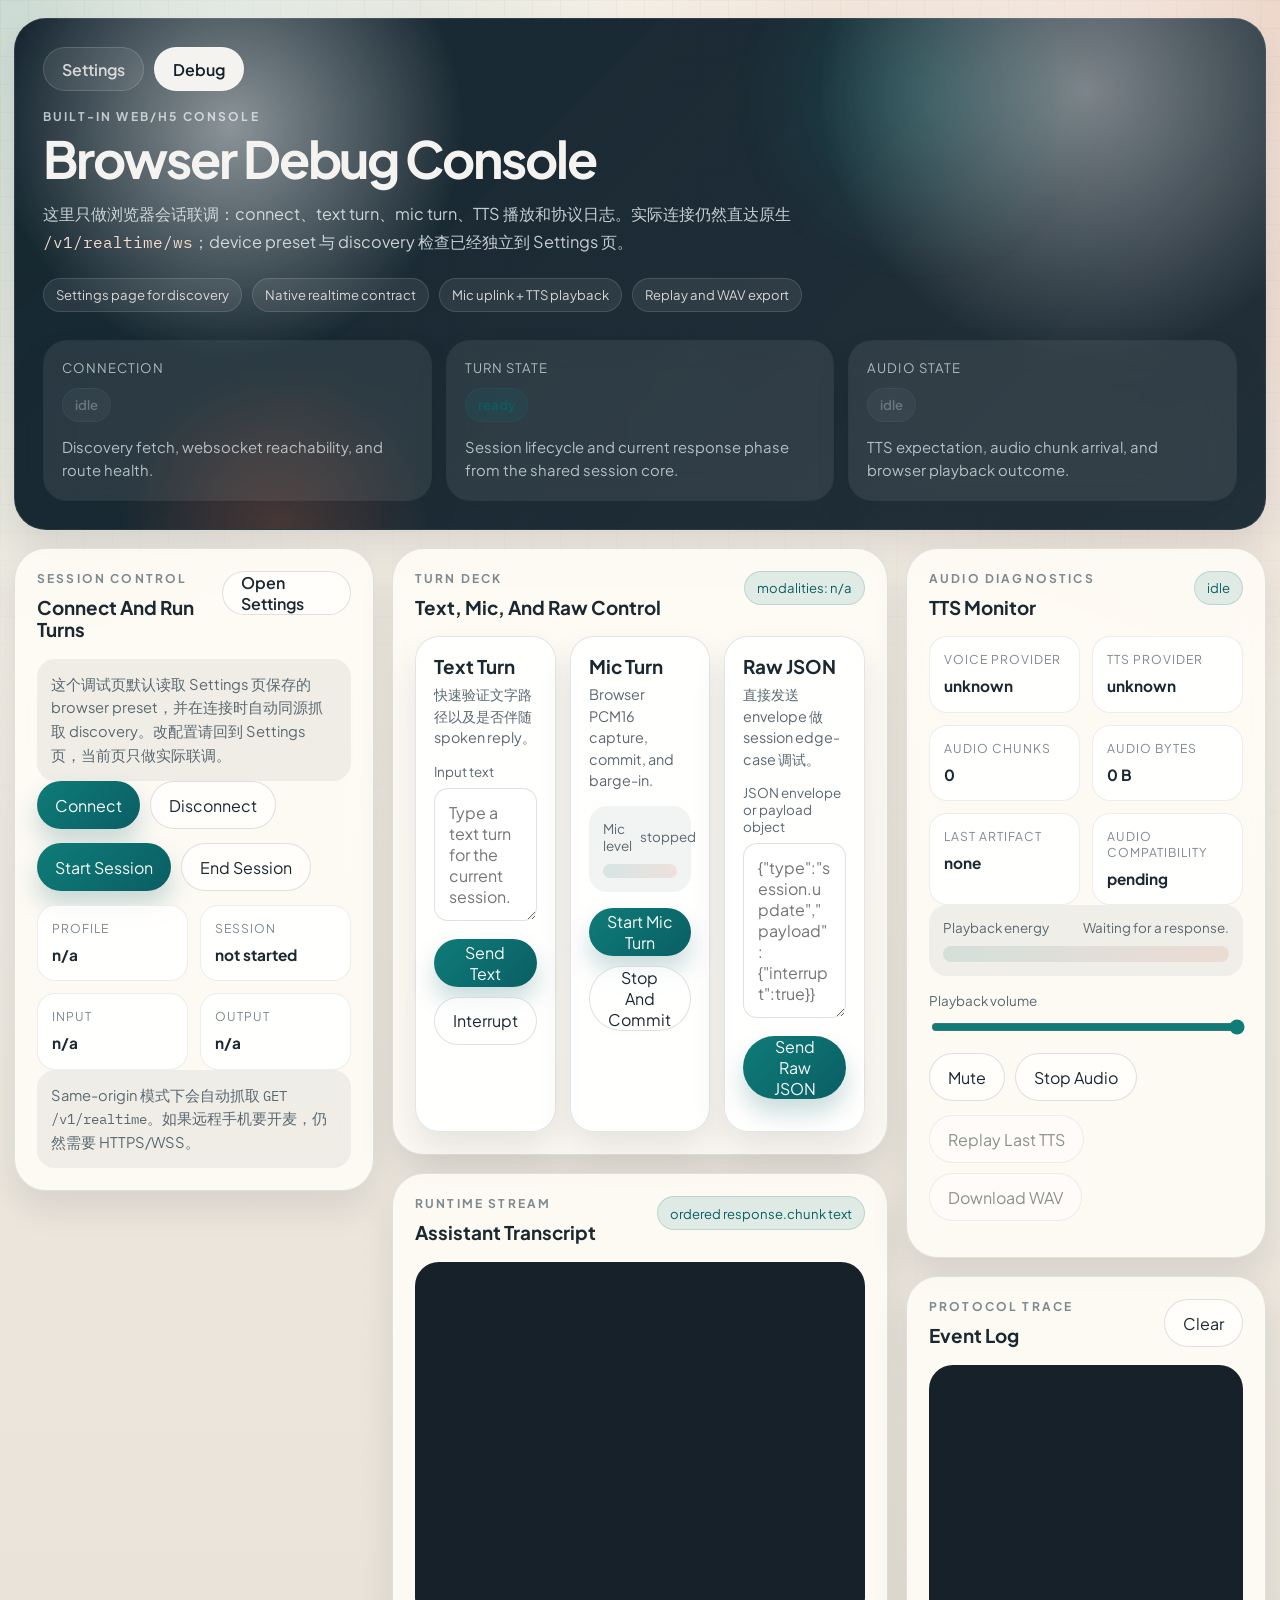
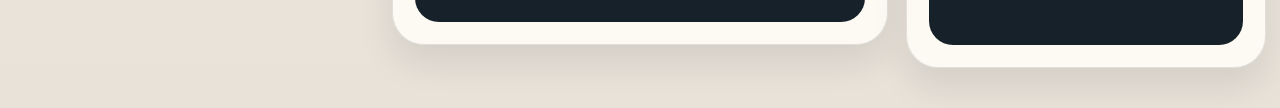
==== internal/control/webh5_assets/index.html @ e426c40f "feat: land shared runtime and voice adapters" ====
<!doctype html>
<html lang="zh-CN">
  <head>
    <meta charset="utf-8">
    <meta name="viewport" content="width=device-width, initial-scale=1">
    <title>agent-server realtime web/h5 console</title>
    <link rel="stylesheet" href="styles.css">
  </head>
  <body>
    <div class="page-shell">
      <header class="hero-panel">
        <nav class="page-nav" aria-label="Web/H5 pages">
          <a class="page-link" href="settings.html">Settings</a>
          <a class="page-link is-current" href="index.html">Debug</a>
        </nav>

        <div class="hero-copy-block">
          <p class="eyebrow">Built-In Web/H5 Console</p>
          <h1>Browser Debug Console</h1>
          <p class="hero-copy">
            这里只做浏览器会话联调：connect、text turn、mic turn、TTS 播放和协议日志。实际连接仍然直达原生 <code>/v1/realtime/ws</code>；device preset 与 discovery 检查已经独立到 Settings 页。
          </p>
          <div class="hero-tags">
            <span>Settings page for discovery</span>
            <span>Native realtime contract</span>
            <span>Mic uplink + TTS playback</span>
            <span>Replay and WAV export</span>
          </div>
        </div>

        <div class="hero-summary-grid">
          <article class="summary-card">
            <span class="summary-label">Connection</span>
            <span id="connection-badge" class="badge badge-idle">idle</span>
            <p>Discovery fetch, websocket reachability, and route health.</p>
          </article>

          <article class="summary-card">
            <span class="summary-label">Turn State</span>
            <span id="turn-state" class="badge badge-neutral">ready</span>
            <p>Session lifecycle and current response phase from the shared session core.</p>
          </article>

          <article class="summary-card">
            <span class="summary-label">Audio State</span>
            <span id="tts-badge" class="badge badge-idle">idle</span>
            <p>TTS expectation, audio chunk arrival, and browser playback outcome.</p>
          </article>
        </div>
      </header>

      <main class="console-grid">
        <section class="stack stack-left">
          <article class="panel">
            <div class="panel-head">
              <div>
                <p class="panel-kicker">Session Control</p>
                <h2>Connect And Run Turns</h2>
              </div>
              <a class="button-link button-subtle" href="settings.html">Open Settings</a>
            </div>

            <p class="note">
              这个调试页默认读取 Settings 页保存的 browser preset，并在连接时自动同源抓取 discovery。改配置请回到 Settings 页，当前页只做实际联调。
            </p>

            <div class="button-row">
              <button id="connect-btn" type="button">Connect</button>
              <button id="disconnect-btn" type="button" class="button-subtle">Disconnect</button>
            </div>

            <div class="button-row">
              <button id="start-session-btn" type="button">Start Session</button>
              <button id="end-session-btn" type="button" class="button-subtle">End Session</button>
            </div>

            <div class="stat-grid compact-grid">
              <div class="stat-card">
                <span class="stat-label">Profile</span>
                <strong id="profile-value">n/a</strong>
              </div>
              <div class="stat-card">
                <span class="stat-label">Session</span>
                <strong id="session-value">not started</strong>
              </div>
              <div class="stat-card">
                <span class="stat-label">Input</span>
                <strong id="input-audio-value">n/a</strong>
              </div>
              <div class="stat-card">
                <span class="stat-label">Output</span>
                <strong id="output-audio-value">n/a</strong>
              </div>
            </div>

            <p id="requirement-note" class="note">
              Same-origin 模式下会自动抓取 <code>GET /v1/realtime</code>。如果远程手机要开麦，仍然需要 HTTPS/WSS。
            </p>

            <div class="hidden-fields" aria-hidden="true">
              <input id="http-base" type="text" value="http://127.0.0.1:8080">
              <input id="device-id" type="text" value="">
              <input id="wake-reason" type="text" value="manual_browser_debug">
            </div>
          </article>
        </section>

        <section class="stack stack-center">
          <article class="panel">
            <div class="panel-head">
              <div>
                <p class="panel-kicker">Turn Deck</p>
                <h2>Text, Mic, And Raw Control</h2>
              </div>
              <span id="response-modalities-value" class="panel-chip">modalities: n/a</span>
            </div>

            <div class="action-grid">
              <article class="action-card">
                <div class="action-head">
                  <h3>Text Turn</h3>
                  <span class="action-note">快速验证文字路径以及是否伴随 spoken reply。</span>
                </div>
                <label class="field">
                  <span>Input text</span>
                  <textarea id="text-input" rows="5" placeholder="Type a text turn for the current session."></textarea>
                </label>
                <div class="button-row">
                  <button id="send-text-btn" type="button">Send Text</button>
                  <button id="interrupt-btn" type="button" class="button-subtle">Interrupt</button>
                </div>
              </article>

              <article class="action-card">
                <div class="action-head">
                  <h3>Mic Turn</h3>
                  <span class="action-note">Browser PCM16 capture, commit, and barge-in.</span>
                </div>
                <div class="meter-block">
                  <div class="meter-labels">
                    <span>Mic level</span>
                    <span id="mic-status">stopped</span>
                  </div>
                  <div class="meter-rail">
                    <div id="mic-meter" class="meter-fill"></div>
                  </div>
                </div>
                <div class="button-row">
                  <button id="mic-start-btn" type="button">Start Mic Turn</button>
                  <button id="mic-stop-btn" type="button" class="button-subtle">Stop And Commit</button>
                </div>
              </article>

              <article class="action-card">
                <div class="action-head">
                  <h3>Raw JSON</h3>
                  <span class="action-note">直接发送 envelope 做 session edge-case 调试。</span>
                </div>
                <label class="field">
                  <span>JSON envelope or payload object</span>
                  <textarea id="raw-json-input" rows="7" placeholder='{"type":"session.update","payload":{"interrupt":true}}'></textarea>
                </label>
                <div class="button-row">
                  <button id="send-raw-btn" type="button">Send Raw JSON</button>
                </div>
              </article>
            </div>
          </article>

          <article class="panel panel-tall">
            <div class="panel-head">
              <div>
                <p class="panel-kicker">Runtime Stream</p>
                <h2>Assistant Transcript</h2>
              </div>
              <span class="panel-chip">ordered response.chunk text</span>
            </div>
            <pre id="assistant-output" class="stream-output transcript-output"></pre>
          </article>
        </section>

        <aside class="stack stack-right">
          <article class="panel">
            <div class="panel-head">
              <div>
                <p class="panel-kicker">Audio Diagnostics</p>
                <h2>TTS Monitor</h2>
              </div>
              <span id="playback-state-value" class="panel-chip">idle</span>
            </div>

            <div class="stat-grid">
              <div class="stat-card">
                <span class="stat-label">Voice Provider</span>
                <strong id="voice-provider-value">unknown</strong>
              </div>
              <div class="stat-card">
                <span class="stat-label">TTS Provider</span>
                <strong id="tts-provider-value">unknown</strong>
              </div>
              <div class="stat-card">
                <span class="stat-label">Audio Chunks</span>
                <strong id="audio-chunks-value">0</strong>
              </div>
              <div class="stat-card">
                <span class="stat-label">Audio Bytes</span>
                <strong id="audio-bytes-value">0 B</strong>
              </div>
              <div class="stat-card">
                <span class="stat-label">Last Artifact</span>
                <strong id="last-audio-value">none</strong>
              </div>
              <div class="stat-card">
                <span class="stat-label">Audio Compatibility</span>
                <strong id="audio-compat-value">pending</strong>
              </div>
            </div>

            <div class="meter-block meter-block-tts">
              <div class="meter-labels">
                <span>Playback energy</span>
                <span id="tts-note">Waiting for a response.</span>
              </div>
              <div class="meter-rail meter-rail-tts">
                <div id="tts-meter" class="meter-fill meter-fill-tts"></div>
              </div>
            </div>

            <div class="field">
              <span>Playback volume</span>
              <input id="playback-volume" type="range" min="0" max="100" value="100">
            </div>

            <div class="button-row">
              <button id="mute-playback-btn" type="button" class="button-subtle">Mute</button>
              <button id="stop-playback-btn" type="button" class="button-subtle">Stop Audio</button>
            </div>

            <div class="button-row">
              <button id="replay-tts-btn" type="button" class="button-subtle">Replay Last TTS</button>
              <button id="download-tts-btn" type="button" class="button-subtle">Download WAV</button>
            </div>
          </article>

          <article class="panel panel-log">
            <div class="panel-head">
              <div>
                <p class="panel-kicker">Protocol Trace</p>
                <h2>Event Log</h2>
              </div>
              <button id="clear-log-btn" type="button" class="button-subtle">Clear</button>
            </div>
            <pre id="event-log" class="stream-output event-output"></pre>
          </article>
        </aside>
      </main>
    </div>

    <script type="module" src="app.js"></script>
  </body>
</html>
---- internal/control/webh5_assets/styles.css ----
@import url("https://fonts.googleapis.com/css2?family=IBM+Plex+Mono:wght@400;500&family=Plus+Jakarta+Sans:wght@400;500;600;700;800&display=swap");

:root {
  --bg: #ebe6dd;
  --bg-soft: #f6f2ec;
  --hero: #11202a;
  --hero-edge: rgba(255, 255, 255, 0.08);
  --panel: rgba(255, 252, 246, 0.88);
  --panel-strong: rgba(255, 255, 255, 0.92);
  --panel-dark: rgba(17, 32, 42, 0.88);
  --line: rgba(23, 43, 53, 0.12);
  --line-strong: rgba(23, 43, 53, 0.2);
  --ink: #1a2931;
  --ink-soft: #5a6971;
  --ink-faint: #7d8a90;
  --accent: #0f7c78;
  --accent-strong: #0a5e64;
  --accent-soft: rgba(15, 124, 120, 0.12);
  --signal: #c95d3d;
  --signal-soft: rgba(201, 93, 61, 0.14);
  --ok: #1f7a5b;
  --warn: #ab6a2d;
  --idle: #687780;
  --shadow-lg: 0 28px 60px rgba(27, 38, 46, 0.12);
  --shadow-md: 0 18px 34px rgba(27, 38, 46, 0.1);
  --radius-xl: 32px;
  --radius-lg: 24px;
  --radius-md: 18px;
  --radius-sm: 14px;
  --font-sans: "Plus Jakarta Sans", "Segoe UI Variable", "Avenir Next", sans-serif;
  --font-mono: "IBM Plex Mono", "SFMono-Regular", Consolas, monospace;
}

* {
  box-sizing: border-box;
}

html {
  color-scheme: light;
}

body {
  margin: 0;
  min-height: 100vh;
  font-family: var(--font-sans);
  color: var(--ink);
  background:
    radial-gradient(circle at top left, rgba(15, 124, 120, 0.18), transparent 30%),
    radial-gradient(circle at top right, rgba(201, 93, 61, 0.2), transparent 32%),
    linear-gradient(180deg, #f5f0e7 0%, #e8e2d8 100%);
}

body::before,
body::after {
  content: "";
  position: fixed;
  inset: 0;
  pointer-events: none;
}

body::before {
  background-image:
    linear-gradient(rgba(23, 43, 53, 0.03) 1px, transparent 1px),
    linear-gradient(90deg, rgba(23, 43, 53, 0.03) 1px, transparent 1px);
  background-size: 28px 28px;
  mask-image: linear-gradient(180deg, rgba(0, 0, 0, 0.84), rgba(0, 0, 0, 0.12));
}

body::after {
  background:
    radial-gradient(circle at 18% 14%, rgba(255, 255, 255, 0.5), transparent 18%),
    radial-gradient(circle at 85% 10%, rgba(255, 255, 255, 0.42), transparent 20%);
}

.page-shell {
  width: min(1480px, calc(100% - 28px));
  margin: 18px auto 40px;
  position: relative;
}

.hero-panel,
.panel,
.action-card,
.summary-card {
  border: 1px solid var(--line);
  box-shadow: var(--shadow-md);
}

.hero-panel {
  position: relative;
  overflow: hidden;
  padding: 28px;
  border-radius: var(--radius-xl);
  background:
    linear-gradient(135deg, rgba(18, 34, 45, 0.98), rgba(18, 34, 45, 0.92)),
    linear-gradient(135deg, rgba(15, 124, 120, 0.16), rgba(201, 93, 61, 0.14));
  color: #f5f3ef;
  border-color: var(--hero-edge);
  animation: rise-in 420ms ease;
}

.hero-panel::before {
  content: "";
  position: absolute;
  inset: -20% auto auto 58%;
  width: 360px;
  height: 360px;
  border-radius: 50%;
  background: radial-gradient(circle, rgba(15, 124, 120, 0.3), transparent 70%);
  filter: blur(8px);
}

.hero-panel::after {
  content: "";
  position: absolute;
  inset: auto auto -30% 8%;
  width: 320px;
  height: 320px;
  border-radius: 50%;
  background: radial-gradient(circle, rgba(201, 93, 61, 0.26), transparent 68%);
}

.hero-copy-block,
.hero-summary-grid {
  position: relative;
  z-index: 1;
}

.eyebrow,
.panel-kicker {
  margin: 0 0 10px;
  font-size: 12px;
  font-weight: 700;
  letter-spacing: 0.18em;
  text-transform: uppercase;
}

.eyebrow {
  color: rgba(238, 245, 247, 0.72);
}

.hero-panel h1 {
  margin: 0;
  max-width: 760px;
  font-size: clamp(2.3rem, 4vw, 4.4rem);
  line-height: 0.94;
  letter-spacing: -0.04em;
}

.hero-copy {
  margin: 18px 0 0;
  max-width: 820px;
  color: rgba(236, 242, 245, 0.82);
  font-size: 1.02rem;
  line-height: 1.7;
}

.hero-copy code {
  color: #f7dccf;
}

.hero-tags {
  display: flex;
  flex-wrap: wrap;
  gap: 10px;
  margin-top: 22px;
}

.hero-tags span,
.panel-chip,
.badge {
  display: inline-flex;
  align-items: center;
  min-height: 34px;
  padding: 0 12px;
  border-radius: 999px;
  font-size: 0.82rem;
  border: 1px solid transparent;
}

.hero-tags span {
  color: rgba(247, 243, 239, 0.84);
  background: rgba(255, 255, 255, 0.08);
  border-color: rgba(255, 255, 255, 0.12);
}

.hero-summary-grid {
  display: grid;
  grid-template-columns: repeat(3, minmax(0, 1fr));
  gap: 14px;
  margin-top: 28px;
}

.summary-card {
  min-height: 138px;
  padding: 18px;
  border-radius: var(--radius-lg);
  background: rgba(255, 255, 255, 0.08);
  backdrop-filter: blur(14px);
}

.summary-label {
  display: block;
  margin-bottom: 12px;
  color: rgba(234, 243, 245, 0.68);
  font-size: 0.82rem;
  letter-spacing: 0.08em;
  text-transform: uppercase;
}

.summary-card p {
  margin: 14px 0 0;
  color: rgba(234, 243, 245, 0.72);
  line-height: 1.55;
  font-size: 0.93rem;
}

.console-grid {
  display: grid;
  grid-template-columns: minmax(300px, 360px) minmax(0, 1fr) minmax(280px, 360px);
  gap: 18px;
  margin-top: 18px;
}

.stack {
  display: grid;
  gap: 18px;
  align-content: start;
}

.panel {
  padding: 22px;
  border-radius: var(--radius-xl);
  background: var(--panel);
  backdrop-filter: blur(14px);
}

.panel-tall {
  min-height: 420px;
}

.panel-log {
  min-height: 360px;
}

.panel-head {
  display: flex;
  align-items: flex-start;
  justify-content: space-between;
  gap: 12px;
  margin-bottom: 18px;
}

.panel-kicker {
  color: var(--ink-faint);
}

.panel h2,
.action-card h3 {
  margin: 0;
  font-size: 1.18rem;
  line-height: 1.2;
}

.panel-chip {
  color: var(--accent-strong);
  background: var(--accent-soft);
  border-color: rgba(15, 124, 120, 0.18);
  white-space: nowrap;
}

.field {
  display: block;
  margin-bottom: 14px;
}

.field span {
  display: block;
  margin-bottom: 8px;
  font-size: 0.84rem;
  color: var(--ink-soft);
}

.field-grid {
  display: grid;
  grid-template-columns: repeat(2, minmax(0, 1fr));
  gap: 12px;
}

input,
textarea,
button {
  font: inherit;
}

input,
textarea {
  width: 100%;
  border-radius: var(--radius-sm);
  border: 1px solid rgba(23, 43, 53, 0.14);
  background: rgba(255, 255, 255, 0.86);
  color: var(--ink);
  padding: 13px 14px;
  transition: border-color 160ms ease, box-shadow 160ms ease, transform 160ms ease;
}

input:hover,
textarea:hover {
  border-color: rgba(23, 43, 53, 0.22);
}

input:focus,
textarea:focus {
  outline: none;
  border-color: rgba(15, 124, 120, 0.56);
  box-shadow: 0 0 0 4px rgba(15, 124, 120, 0.14);
}

textarea {
  resize: vertical;
  min-height: 94px;
}

input[type="range"] {
  padding: 0;
  accent-color: var(--accent);
  background: transparent;
  box-shadow: none;
  border: 0;
}

.checkbox-field {
  display: flex;
  align-items: center;
  gap: 12px;
  padding: 14px;
  border-radius: var(--radius-md);
  background: rgba(16, 124, 120, 0.05);
}

.checkbox-field input {
  width: auto;
  margin: 0;
}

.checkbox-field span {
  margin: 0;
}

.button-row {
  display: flex;
  flex-wrap: wrap;
  gap: 10px;
  margin-bottom: 14px;
}

button {
  min-height: 48px;
  padding: 0 18px;
  border: 0;
  border-radius: 999px;
  cursor: pointer;
  color: #f6faf9;
  background: linear-gradient(135deg, #0f7c78, #0a5e64);
  box-shadow: 0 14px 24px rgba(10, 94, 100, 0.22);
  transition: transform 160ms ease, box-shadow 160ms ease, opacity 160ms ease, filter 160ms ease;
}

button:hover:not(:disabled) {
  transform: translateY(-1px);
  box-shadow: 0 18px 30px rgba(10, 94, 100, 0.26);
  filter: saturate(1.03);
}

button:focus-visible {
  outline: 3px solid rgba(15, 124, 120, 0.22);
  outline-offset: 3px;
}

button:disabled {
  opacity: 0.5;
  cursor: not-allowed;
  box-shadow: none;
}

.button-subtle {
  background: rgba(255, 255, 255, 0.72);
  color: var(--ink);
  border: 1px solid rgba(23, 43, 53, 0.14);
  box-shadow: none;
}

.stat-grid {
  display: grid;
  grid-template-columns: repeat(2, minmax(0, 1fr));
  gap: 12px;
}

.compact-grid {
  margin-top: 10px;
}

.stat-card {
  padding: 14px;
  border-radius: var(--radius-md);
  background: rgba(255, 255, 255, 0.78);
  border: 1px solid rgba(23, 43, 53, 0.08);
}

.stat-label {
  display: block;
  margin-bottom: 8px;
  font-size: 0.76rem;
  color: var(--ink-faint);
  letter-spacing: 0.08em;
  text-transform: uppercase;
}

.stat-card strong {
  display: block;
  font-size: 0.96rem;
  line-height: 1.45;
  word-break: break-word;
}

.action-grid {
  display: grid;
  gap: 14px;
  grid-template-columns: repeat(3, minmax(0, 1fr));
}

.action-card {
  padding: 18px;
  border-radius: var(--radius-lg);
  background: var(--panel-strong);
}

.action-head {
  margin-bottom: 14px;
}

.action-note {
  display: block;
  margin-top: 6px;
  color: var(--ink-soft);
  line-height: 1.5;
  font-size: 0.9rem;
}

.note {
  margin: 0;
  padding: 14px;
  border-radius: var(--radius-md);
  background: rgba(17, 32, 42, 0.06);
  color: var(--ink-soft);
  line-height: 1.6;
  font-size: 0.92rem;
}

.meter-block {
  margin-bottom: 16px;
  padding: 14px;
  border-radius: var(--radius-md);
  background: rgba(17, 32, 42, 0.05);
}

.meter-labels {
  display: flex;
  align-items: center;
  justify-content: space-between;
  gap: 8px;
  margin-bottom: 10px;
  font-size: 0.84rem;
  color: var(--ink-soft);
}

.meter-rail {
  position: relative;
  height: 14px;
  border-radius: 999px;
  overflow: hidden;
  background:
    linear-gradient(90deg, rgba(15, 124, 120, 0.12), rgba(201, 93, 61, 0.12));
}

.meter-fill {
  width: 0;
  height: 100%;
  border-radius: inherit;
  background: linear-gradient(90deg, #0f7c78, #63c2bf);
  transition: width 120ms ease;
}

.meter-rail-tts {
  height: 16px;
}

.meter-fill-tts {
  background: linear-gradient(90deg, #0f7c78, #c95d3d);
}

.stream-output {
  margin: 0;
  min-height: 260px;
  padding: 16px;
  border-radius: var(--radius-lg);
  border: 1px solid rgba(23, 43, 53, 0.08);
  background: rgba(13, 24, 33, 0.96);
  color: #d3f1f0;
  font-family: var(--font-mono);
  font-size: 0.86rem;
  line-height: 1.7;
  overflow: auto;
  white-space: pre-wrap;
  word-break: break-word;
}

.transcript-output {
  min-height: 360px;
}

.event-output {
  min-height: 280px;
}

.badge {
  min-width: max-content;
  justify-content: center;
  border-color: rgba(23, 43, 53, 0.1);
  background: rgba(255, 255, 255, 0.78);
  color: var(--ink);
  font-weight: 600;
}

.badge-idle {
  color: var(--idle);
  background: rgba(104, 119, 128, 0.12);
  border-color: rgba(104, 119, 128, 0.14);
}

.badge-neutral {
  color: var(--accent-strong);
  background: rgba(15, 124, 120, 0.12);
  border-color: rgba(15, 124, 120, 0.16);
}

.badge-ok {
  color: var(--ok);
  background: rgba(31, 122, 91, 0.12);
  border-color: rgba(31, 122, 91, 0.16);
}

.badge-warn {
  color: var(--signal);
  background: rgba(201, 93, 61, 0.12);
  border-color: rgba(201, 93, 61, 0.16);
}

code {
  font-family: var(--font-mono);
  font-size: 0.95em;
}

.page-nav {
  position: relative;
  z-index: 1;
  display: inline-flex;
  flex-wrap: wrap;
  gap: 10px;
  margin-bottom: 18px;
}

.page-link,
.button-link {
  display: inline-flex;
  align-items: center;
  justify-content: center;
  min-height: 44px;
  padding: 0 18px;
  border-radius: 999px;
  text-decoration: none;
  font-weight: 600;
  transition: transform 160ms ease, box-shadow 160ms ease, opacity 160ms ease, filter 160ms ease;
}

.page-link {
  color: rgba(247, 243, 239, 0.82);
  background: rgba(255, 255, 255, 0.08);
  border: 1px solid rgba(255, 255, 255, 0.14);
}

.page-link.is-current {
  color: #11202a;
  background: #f5f3ef;
}

.button-link {
  color: #f6faf9;
  background: linear-gradient(135deg, #0f7c78, #0a5e64);
  box-shadow: 0 14px 24px rgba(10, 94, 100, 0.22);
}

.button-link.button-subtle {
  color: var(--ink);
  background: rgba(255, 255, 255, 0.72);
  border: 1px solid rgba(23, 43, 53, 0.14);
  box-shadow: none;
}

.button-link:hover,
.page-link:hover {
  transform: translateY(-1px);
}

.hero-actions {
  display: flex;
  flex-wrap: wrap;
  gap: 12px;
  margin-top: 24px;
}

.settings-grid {
  grid-template-columns: minmax(0, 1.15fr) minmax(0, 0.85fr);
}

.summary-stack {
  display: grid;
  gap: 14px;
}

.summary-strip {
  display: grid;
  gap: 12px;
  grid-template-columns: repeat(2, minmax(0, 1fr));
}

.mini-summary {
  padding: 16px 18px;
  border-radius: var(--radius-lg);
  border: 1px solid rgba(23, 43, 53, 0.1);
  background: rgba(255, 255, 255, 0.62);
}

.mini-summary span {
  display: block;
  margin-bottom: 8px;
  font-size: 0.82rem;
  color: var(--ink-faint);
  text-transform: uppercase;
  letter-spacing: 0.08em;
}

.mini-summary strong {
  display: block;
  font-size: 1rem;
  line-height: 1.5;
}

.hidden-fields {
  display: none;
}

@keyframes rise-in {
  from {
    opacity: 0;
    transform: translateY(10px);
  }
  to {
    opacity: 1;
    transform: translateY(0);
  }
}

@media (max-width: 1240px) {
  .console-grid {
    grid-template-columns: minmax(0, 1fr);
  }

  .stack {
    grid-template-columns: minmax(0, 1fr);
  }

  .hero-summary-grid {
    grid-template-columns: repeat(3, minmax(0, 1fr));
  }
}

@media (max-width: 980px) {
  .action-grid,
  .field-grid,
  .stat-grid,
  .hero-summary-grid,
  .summary-strip {
    grid-template-columns: minmax(0, 1fr);
  }

  .page-shell {
    width: min(100%, calc(100% - 20px));
    margin: 12px auto 28px;
  }

  .hero-panel,
  .panel,
  .action-card {
    padding: 18px;
  }
}

@media (prefers-reduced-motion: reduce) {
  *,
  *::before,
  *::after {
    animation: none !important;
    transition-duration: 0ms !important;
    scroll-behavior: auto !important;
  }
}
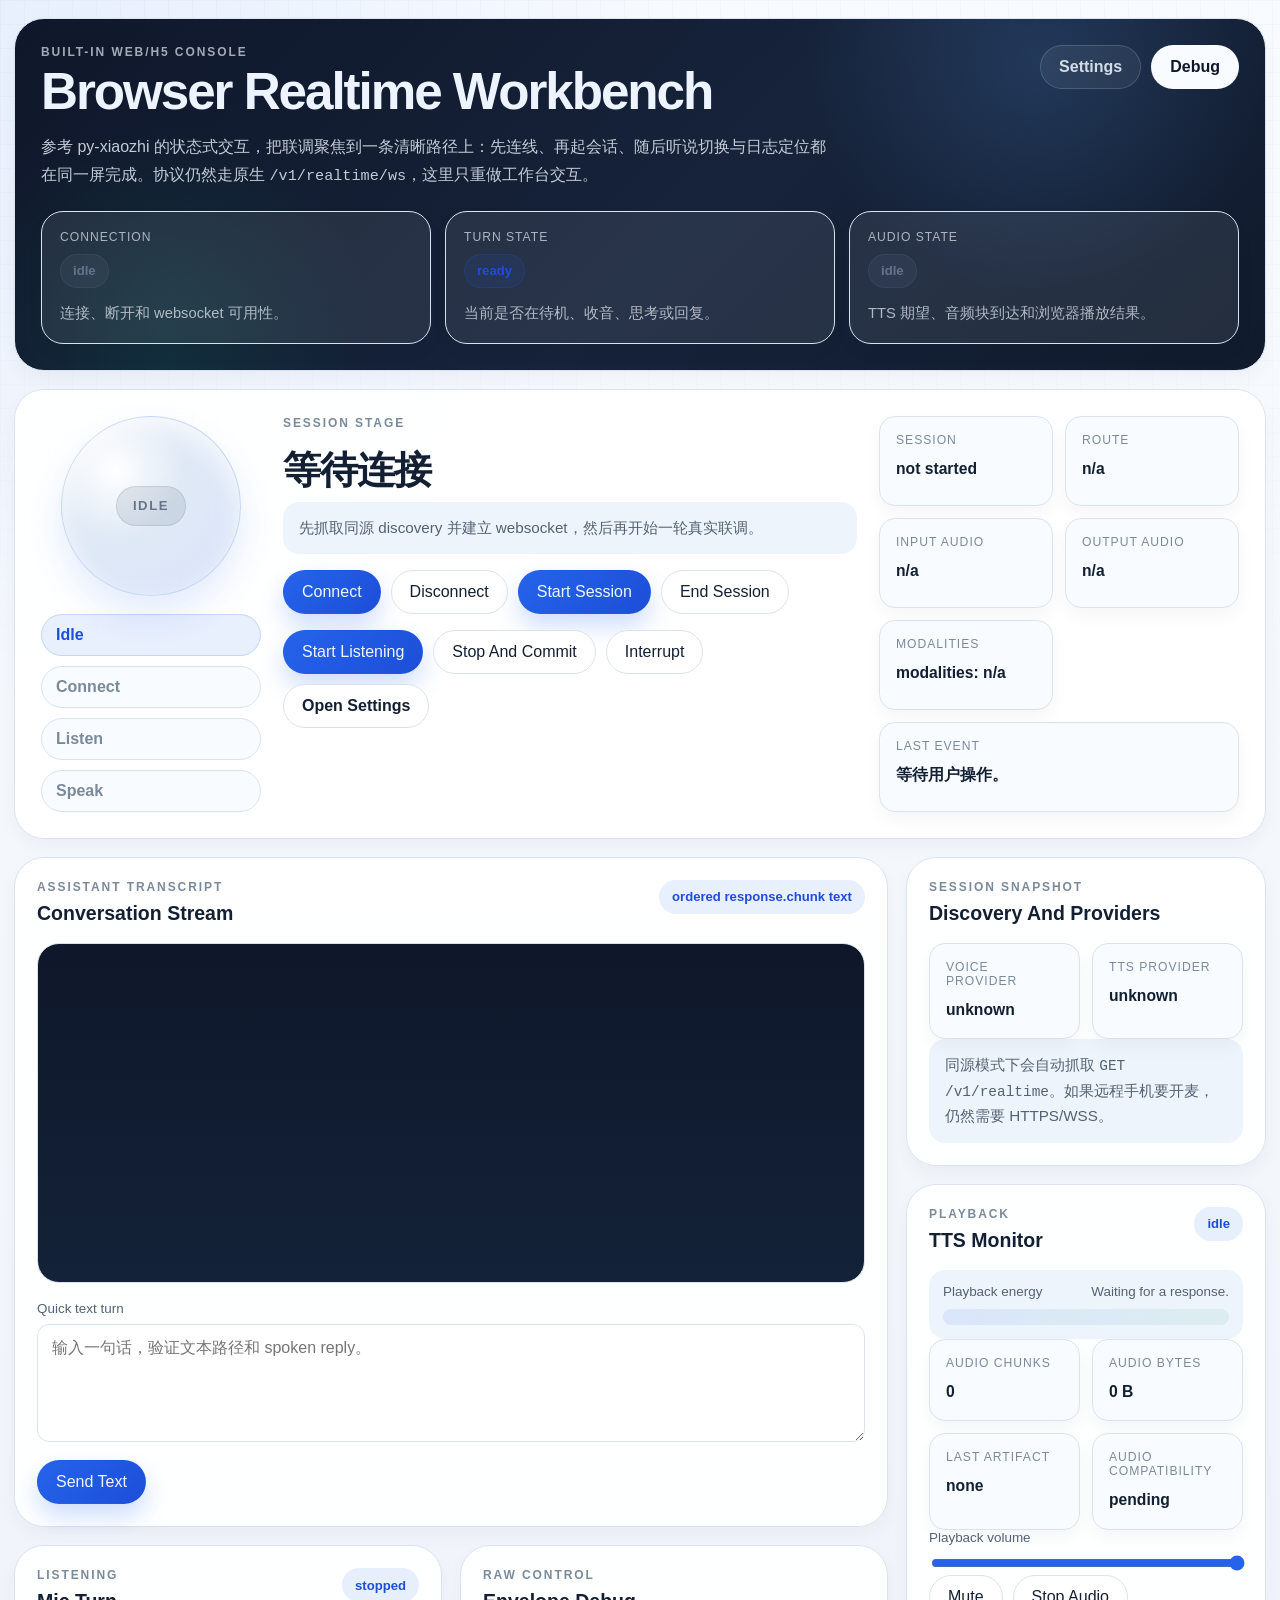
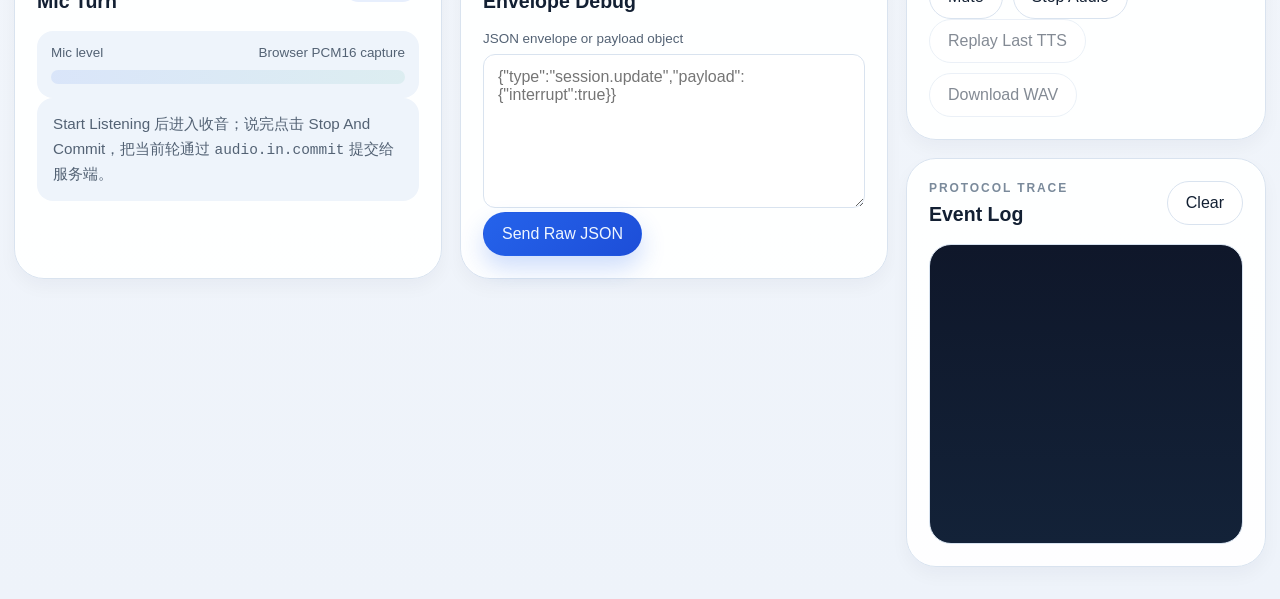
==== commit 7f073541: "feat: redesign web h5 realtime debug client" ====
--- a/internal/control/webh5_assets/index.html
+++ b/internal/control/webh5_assets/index.html
@@ -6,187 +6,182 @@
     <title>agent-server realtime web/h5 console</title>
     <link rel="stylesheet" href="styles.css">
   </head>
-  <body>
-    <div class="page-shell">
-      <header class="hero-panel">
-        <nav class="page-nav" aria-label="Web/H5 pages">
-          <a class="page-link" href="settings.html">Settings</a>
-          <a class="page-link is-current" href="index.html">Debug</a>
-        </nav>
-
-        <div class="hero-copy-block">
-          <p class="eyebrow">Built-In Web/H5 Console</p>
-          <h1>Browser Debug Console</h1>
-          <p class="hero-copy">
-            这里只做浏览器会话联调：connect、text turn、mic turn、TTS 播放和协议日志。实际连接仍然直达原生 <code>/v1/realtime/ws</code>；device preset 与 discovery 检查已经独立到 Settings 页。
-          </p>
-          <div class="hero-tags">
-            <span>Settings page for discovery</span>
-            <span>Native realtime contract</span>
-            <span>Mic uplink + TTS playback</span>
-            <span>Replay and WAV export</span>
-          </div>
+  <body data-phase="idle">
+    <div class="page-shell page-shell-app">
+      <header class="hero-panel hero-panel-app">
+        <div class="hero-topbar">
+          <div class="hero-copy-block">
+            <p class="eyebrow">Built-In Web/H5 Console</p>
+            <h1>Browser Realtime Workbench</h1>
+            <p class="hero-copy">
+              参考 py-xiaozhi 的状态式交互，把联调聚焦到一条清晰路径上：先连线、再起会话、随后听说切换与日志定位都在同一屏完成。协议仍然走原生 <code>/v1/realtime/ws</code>，这里只重做工作台交互。
+            </p>
+          </div>
+
+          <nav class="page-nav" aria-label="Web/H5 pages">
+            <a class="page-link" href="settings.html">Settings</a>
+            <a class="page-link is-current" href="index.html">Debug</a>
+          </nav>
         </div>
 
-        <div class="hero-summary-grid">
+        <div class="hero-summary-grid hero-summary-grid-app">
           <article class="summary-card">
             <span class="summary-label">Connection</span>
             <span id="connection-badge" class="badge badge-idle">idle</span>
-            <p>Discovery fetch, websocket reachability, and route health.</p>
-          </article>
-
+            <p>连接、断开和 websocket 可用性。</p>
+          </article>
           <article class="summary-card">
             <span class="summary-label">Turn State</span>
             <span id="turn-state" class="badge badge-neutral">ready</span>
-            <p>Session lifecycle and current response phase from the shared session core.</p>
-          </article>
-
+            <p>当前是否在待机、收音、思考或回复。</p>
+          </article>
           <article class="summary-card">
             <span class="summary-label">Audio State</span>
             <span id="tts-badge" class="badge badge-idle">idle</span>
-            <p>TTS expectation, audio chunk arrival, and browser playback outcome.</p>
+            <p>TTS 期望、音频块到达和浏览器播放结果。</p>
           </article>
         </div>
       </header>
 
-      <main class="console-grid">
-        <section class="stack stack-left">
-          <article class="panel">
-            <div class="panel-head">
-              <div>
-                <p class="panel-kicker">Session Control</p>
-                <h2>Connect And Run Turns</h2>
-              </div>
-              <a class="button-link button-subtle" href="settings.html">Open Settings</a>
-            </div>
-
-            <p class="note">
-              这个调试页默认读取 Settings 页保存的 browser preset，并在连接时自动同源抓取 discovery。改配置请回到 Settings 页，当前页只做实际联调。
+      <section class="panel stage-panel">
+        <div class="stage-layout">
+          <div class="stage-orb-column">
+            <div class="state-orb">
+              <span id="phase-badge" class="phase-pill phase-idle">IDLE</span>
+            </div>
+            <div class="flow-track" aria-label="Session flow">
+              <span id="flow-step-idle" class="flow-step is-active">Idle</span>
+              <span id="flow-step-connect" class="flow-step">Connect</span>
+              <span id="flow-step-listen" class="flow-step">Listen</span>
+              <span id="flow-step-speak" class="flow-step">Speak</span>
+            </div>
+          </div>
+
+          <div class="stage-copy">
+            <p class="panel-kicker">Session Stage</p>
+            <h2 id="phase-title">等待连接</h2>
+            <p id="phase-copy" class="stage-note">
+              先建立连接并抓取 discovery，然后就可以直接发文本或开始一轮浏览器收音。
             </p>
 
-            <div class="button-row">
+            <div class="button-row button-row-hero">
               <button id="connect-btn" type="button">Connect</button>
               <button id="disconnect-btn" type="button" class="button-subtle">Disconnect</button>
-            </div>
-
-            <div class="button-row">
               <button id="start-session-btn" type="button">Start Session</button>
               <button id="end-session-btn" type="button" class="button-subtle">End Session</button>
             </div>
 
-            <div class="stat-grid compact-grid">
-              <div class="stat-card">
-                <span class="stat-label">Profile</span>
-                <strong id="profile-value">n/a</strong>
-              </div>
-              <div class="stat-card">
-                <span class="stat-label">Session</span>
-                <strong id="session-value">not started</strong>
-              </div>
-              <div class="stat-card">
-                <span class="stat-label">Input</span>
-                <strong id="input-audio-value">n/a</strong>
-              </div>
-              <div class="stat-card">
-                <span class="stat-label">Output</span>
-                <strong id="output-audio-value">n/a</strong>
-              </div>
-            </div>
-
-            <p id="requirement-note" class="note">
-              Same-origin 模式下会自动抓取 <code>GET /v1/realtime</code>。如果远程手机要开麦，仍然需要 HTTPS/WSS。
-            </p>
-
-            <div class="hidden-fields" aria-hidden="true">
-              <input id="http-base" type="text" value="http://127.0.0.1:8080">
-              <input id="device-id" type="text" value="">
-              <input id="wake-reason" type="text" value="manual_browser_debug">
-            </div>
-          </article>
+            <div class="button-row button-row-hero">
+              <button id="mic-start-btn" type="button">Start Listening</button>
+              <button id="mic-stop-btn" type="button" class="button-subtle">Stop And Commit</button>
+              <button id="interrupt-btn" type="button" class="button-subtle">Interrupt</button>
+              <a class="button-link button-subtle" href="settings.html">Open Settings</a>
+            </div>
+          </div>
+
+          <div class="stage-side-grid">
+            <article class="info-card">
+              <span class="summary-label">Session</span>
+              <strong id="session-value">not started</strong>
+            </article>
+            <article class="info-card">
+              <span class="summary-label">Route</span>
+              <strong id="profile-value">n/a</strong>
+            </article>
+            <article class="info-card">
+              <span class="summary-label">Input Audio</span>
+              <strong id="input-audio-value">n/a</strong>
+            </article>
+            <article class="info-card">
+              <span class="summary-label">Output Audio</span>
+              <strong id="output-audio-value">n/a</strong>
+            </article>
+            <article class="info-card">
+              <span class="summary-label">Modalities</span>
+              <strong id="response-modalities-value">modalities: n/a</strong>
+            </article>
+            <article class="info-card info-card-wide">
+              <span class="summary-label">Last Event</span>
+              <strong id="last-event-value">等待用户操作。</strong>
+            </article>
+          </div>
+        </div>
+      </section>
+
+      <main class="workspace-grid">
+        <section class="workspace-main">
+          <article class="panel panel-transcript">
+            <div class="panel-head">
+              <div>
+                <p class="panel-kicker">Assistant Transcript</p>
+                <h2>Conversation Stream</h2>
+              </div>
+              <span class="panel-chip">ordered response.chunk text</span>
+            </div>
+            <pre id="assistant-output" class="stream-output transcript-output"></pre>
+
+            <div class="composer-grid">
+              <label class="field field-stretch">
+                <span>Quick text turn</span>
+                <textarea id="text-input" rows="5" placeholder="输入一句话，验证文本路径和 spoken reply。"></textarea>
+              </label>
+              <div class="button-row">
+                <button id="send-text-btn" type="button">Send Text</button>
+              </div>
+            </div>
+          </article>
+
+          <div class="workspace-subgrid">
+            <article class="panel">
+              <div class="panel-head">
+                <div>
+                  <p class="panel-kicker">Listening</p>
+                  <h2>Mic Turn</h2>
+                </div>
+                <span id="mic-status" class="panel-chip">stopped</span>
+              </div>
+
+              <div class="meter-block">
+                <div class="meter-labels">
+                  <span>Mic level</span>
+                  <span>Browser PCM16 capture</span>
+                </div>
+                <div class="meter-rail">
+                  <div id="mic-meter" class="meter-fill"></div>
+                </div>
+              </div>
+
+              <p class="note">
+                Start Listening 后进入收音；说完点击 Stop And Commit，把当前轮通过 <code>audio.in.commit</code> 提交给服务端。
+              </p>
+            </article>
+
+            <article class="panel">
+              <div class="panel-head">
+                <div>
+                  <p class="panel-kicker">Raw Control</p>
+                  <h2>Envelope Debug</h2>
+                </div>
+              </div>
+
+              <label class="field">
+                <span>JSON envelope or payload object</span>
+                <textarea id="raw-json-input" rows="7" placeholder='{"type":"session.update","payload":{"interrupt":true}}'></textarea>
+              </label>
+              <div class="button-row">
+                <button id="send-raw-btn" type="button">Send Raw JSON</button>
+              </div>
+            </article>
+          </div>
         </section>
 
-        <section class="stack stack-center">
+        <aside class="workspace-side">
           <article class="panel">
             <div class="panel-head">
               <div>
-                <p class="panel-kicker">Turn Deck</p>
-                <h2>Text, Mic, And Raw Control</h2>
-              </div>
-              <span id="response-modalities-value" class="panel-chip">modalities: n/a</span>
-            </div>
-
-            <div class="action-grid">
-              <article class="action-card">
-                <div class="action-head">
-                  <h3>Text Turn</h3>
-                  <span class="action-note">快速验证文字路径以及是否伴随 spoken reply。</span>
-                </div>
-                <label class="field">
-                  <span>Input text</span>
-                  <textarea id="text-input" rows="5" placeholder="Type a text turn for the current session."></textarea>
-                </label>
-                <div class="button-row">
-                  <button id="send-text-btn" type="button">Send Text</button>
-                  <button id="interrupt-btn" type="button" class="button-subtle">Interrupt</button>
-                </div>
-              </article>
-
-              <article class="action-card">
-                <div class="action-head">
-                  <h3>Mic Turn</h3>
-                  <span class="action-note">Browser PCM16 capture, commit, and barge-in.</span>
-                </div>
-                <div class="meter-block">
-                  <div class="meter-labels">
-                    <span>Mic level</span>
-                    <span id="mic-status">stopped</span>
-                  </div>
-                  <div class="meter-rail">
-                    <div id="mic-meter" class="meter-fill"></div>
-                  </div>
-                </div>
-                <div class="button-row">
-                  <button id="mic-start-btn" type="button">Start Mic Turn</button>
-                  <button id="mic-stop-btn" type="button" class="button-subtle">Stop And Commit</button>
-                </div>
-              </article>
-
-              <article class="action-card">
-                <div class="action-head">
-                  <h3>Raw JSON</h3>
-                  <span class="action-note">直接发送 envelope 做 session edge-case 调试。</span>
-                </div>
-                <label class="field">
-                  <span>JSON envelope or payload object</span>
-                  <textarea id="raw-json-input" rows="7" placeholder='{"type":"session.update","payload":{"interrupt":true}}'></textarea>
-                </label>
-                <div class="button-row">
-                  <button id="send-raw-btn" type="button">Send Raw JSON</button>
-                </div>
-              </article>
-            </div>
-          </article>
-
-          <article class="panel panel-tall">
-            <div class="panel-head">
-              <div>
-                <p class="panel-kicker">Runtime Stream</p>
-                <h2>Assistant Transcript</h2>
-              </div>
-              <span class="panel-chip">ordered response.chunk text</span>
-            </div>
-            <pre id="assistant-output" class="stream-output transcript-output"></pre>
-          </article>
-        </section>
-
-        <aside class="stack stack-right">
-          <article class="panel">
-            <div class="panel-head">
-              <div>
-                <p class="panel-kicker">Audio Diagnostics</p>
-                <h2>TTS Monitor</h2>
-              </div>
-              <span id="playback-state-value" class="panel-chip">idle</span>
+                <p class="panel-kicker">Session Snapshot</p>
+                <h2>Discovery And Providers</h2>
+              </div>
             </div>
 
             <div class="stat-grid">
@@ -198,22 +193,20 @@
                 <span class="stat-label">TTS Provider</span>
                 <strong id="tts-provider-value">unknown</strong>
               </div>
-              <div class="stat-card">
-                <span class="stat-label">Audio Chunks</span>
-                <strong id="audio-chunks-value">0</strong>
-              </div>
-              <div class="stat-card">
-                <span class="stat-label">Audio Bytes</span>
-                <strong id="audio-bytes-value">0 B</strong>
-              </div>
-              <div class="stat-card">
-                <span class="stat-label">Last Artifact</span>
-                <strong id="last-audio-value">none</strong>
-              </div>
-              <div class="stat-card">
-                <span class="stat-label">Audio Compatibility</span>
-                <strong id="audio-compat-value">pending</strong>
-              </div>
+            </div>
+
+            <p id="requirement-note" class="note">
+              同源模式下会自动抓取 <code>GET /v1/realtime</code>。如果远程手机要开麦，仍然需要 HTTPS/WSS。
+            </p>
+          </article>
+
+          <article class="panel">
+            <div class="panel-head">
+              <div>
+                <p class="panel-kicker">Playback</p>
+                <h2>TTS Monitor</h2>
+              </div>
+              <span id="playback-state-value" class="panel-chip">idle</span>
             </div>
 
             <div class="meter-block meter-block-tts">
@@ -226,16 +219,34 @@
               </div>
             </div>
 
-            <div class="field">
+            <div class="stat-grid">
+              <div class="stat-card">
+                <span class="stat-label">Audio Chunks</span>
+                <strong id="audio-chunks-value">0</strong>
+              </div>
+              <div class="stat-card">
+                <span class="stat-label">Audio Bytes</span>
+                <strong id="audio-bytes-value">0 B</strong>
+              </div>
+              <div class="stat-card">
+                <span class="stat-label">Last Artifact</span>
+                <strong id="last-audio-value">none</strong>
+              </div>
+              <div class="stat-card">
+                <span class="stat-label">Audio Compatibility</span>
+                <strong id="audio-compat-value">pending</strong>
+              </div>
+            </div>
+
+            <label class="field">
               <span>Playback volume</span>
               <input id="playback-volume" type="range" min="0" max="100" value="100">
-            </div>
+            </label>
 
             <div class="button-row">
               <button id="mute-playback-btn" type="button" class="button-subtle">Mute</button>
               <button id="stop-playback-btn" type="button" class="button-subtle">Stop Audio</button>
             </div>
-
             <div class="button-row">
               <button id="replay-tts-btn" type="button" class="button-subtle">Replay Last TTS</button>
               <button id="download-tts-btn" type="button" class="button-subtle">Download WAV</button>
@@ -254,8 +265,14 @@
           </article>
         </aside>
       </main>
+
+      <div class="hidden-fields" aria-hidden="true">
+        <input id="http-base" type="text" value="http://127.0.0.1:8080">
+        <input id="device-id" type="text" value="">
+        <input id="wake-reason" type="text" value="manual_browser_debug">
+      </div>
     </div>
 
-    <script type="module" src="app.js"></script>
+    <script defer src="app.js"></script>
   </body>
 </html>
--- a/internal/control/webh5_assets/styles.css
+++ b/internal/control/webh5_assets/styles.css
@@ -1,33 +1,36 @@
-@import url("https://fonts.googleapis.com/css2?family=IBM+Plex+Mono:wght@400;500&family=Plus+Jakarta+Sans:wght@400;500;600;700;800&display=swap");
-
 :root {
-  --bg: #ebe6dd;
-  --bg-soft: #f6f2ec;
-  --hero: #11202a;
-  --hero-edge: rgba(255, 255, 255, 0.08);
-  --panel: rgba(255, 252, 246, 0.88);
-  --panel-strong: rgba(255, 255, 255, 0.92);
-  --panel-dark: rgba(17, 32, 42, 0.88);
-  --line: rgba(23, 43, 53, 0.12);
-  --line-strong: rgba(23, 43, 53, 0.2);
-  --ink: #1a2931;
-  --ink-soft: #5a6971;
-  --ink-faint: #7d8a90;
-  --accent: #0f7c78;
-  --accent-strong: #0a5e64;
-  --accent-soft: rgba(15, 124, 120, 0.12);
-  --signal: #c95d3d;
-  --signal-soft: rgba(201, 93, 61, 0.14);
-  --ok: #1f7a5b;
-  --warn: #ab6a2d;
-  --idle: #687780;
-  --shadow-lg: 0 28px 60px rgba(27, 38, 46, 0.12);
-  --shadow-md: 0 18px 34px rgba(27, 38, 46, 0.1);
-  --radius-xl: 32px;
-  --radius-lg: 24px;
-  --radius-md: 18px;
-  --radius-sm: 14px;
-  --font-sans: "Plus Jakarta Sans", "Segoe UI Variable", "Avenir Next", sans-serif;
+  --bg: #f3f6fb;
+  --bg-glow: rgba(37, 99, 235, 0.08);
+  --hero: #0f172a;
+  --hero-soft: rgba(148, 163, 184, 0.16);
+  --surface: #ffffff;
+  --surface-soft: #f8fbff;
+  --surface-muted: #eef4fb;
+  --line: #d9e3ef;
+  --line-strong: #c4d2e2;
+  --ink: #132033;
+  --ink-soft: #536274;
+  --ink-faint: #7a8a9b;
+  --accent: #2563eb;
+  --accent-strong: #1d4ed8;
+  --accent-soft: rgba(37, 99, 235, 0.1);
+  --listen: #0f9f7a;
+  --listen-soft: rgba(15, 159, 122, 0.14);
+  --speak: #7c3aed;
+  --speak-soft: rgba(124, 58, 237, 0.14);
+  --warn: #d97706;
+  --warn-soft: rgba(217, 119, 6, 0.14);
+  --danger: #dc2626;
+  --danger-soft: rgba(220, 38, 38, 0.12);
+  --idle: #64748b;
+  --shadow-lg: 0 28px 60px rgba(15, 23, 42, 0.08);
+  --shadow-md: 0 16px 34px rgba(15, 23, 42, 0.06);
+  --shadow-sm: 0 8px 18px rgba(15, 23, 42, 0.04);
+  --radius-xl: 30px;
+  --radius-lg: 22px;
+  --radius-md: 16px;
+  --radius-sm: 12px;
+  --font-sans: "Avenir Next", "Segoe UI Variable", "PingFang SC", "Noto Sans SC", sans-serif;
   --font-mono: "IBM Plex Mono", "SFMono-Regular", Consolas, monospace;
 }
 
@@ -45,202 +48,257 @@
   font-family: var(--font-sans);
   color: var(--ink);
   background:
-    radial-gradient(circle at top left, rgba(15, 124, 120, 0.18), transparent 30%),
-    radial-gradient(circle at top right, rgba(201, 93, 61, 0.2), transparent 32%),
-    linear-gradient(180deg, #f5f0e7 0%, #e8e2d8 100%);
-}
-
-body::before,
-body::after {
+    radial-gradient(circle at top left, var(--bg-glow), transparent 28%),
+    linear-gradient(180deg, #f8fbff 0%, var(--bg) 48%, #eef3fa 100%);
+}
+
+body::before {
   content: "";
   position: fixed;
   inset: 0;
   pointer-events: none;
-}
-
-body::before {
   background-image:
-    linear-gradient(rgba(23, 43, 53, 0.03) 1px, transparent 1px),
-    linear-gradient(90deg, rgba(23, 43, 53, 0.03) 1px, transparent 1px);
-  background-size: 28px 28px;
-  mask-image: linear-gradient(180deg, rgba(0, 0, 0, 0.84), rgba(0, 0, 0, 0.12));
-}
-
-body::after {
-  background:
-    radial-gradient(circle at 18% 14%, rgba(255, 255, 255, 0.5), transparent 18%),
-    radial-gradient(circle at 85% 10%, rgba(255, 255, 255, 0.42), transparent 20%);
+    linear-gradient(rgba(148, 163, 184, 0.06) 1px, transparent 1px),
+    linear-gradient(90deg, rgba(148, 163, 184, 0.06) 1px, transparent 1px);
+  background-size: 24px 24px;
+  mask-image: linear-gradient(180deg, rgba(0, 0, 0, 0.8), transparent 88%);
 }
 
 .page-shell {
-  width: min(1480px, calc(100% - 28px));
-  margin: 18px auto 40px;
+  width: min(1460px, calc(100% - 28px));
+  margin: 18px auto 34px;
   position: relative;
+}
+
+.page-shell-app {
+  display: grid;
+  gap: 18px;
 }
 
 .hero-panel,
 .panel,
-.action-card,
-.summary-card {
+.summary-card,
+.mini-summary,
+.info-card,
+.stat-card {
   border: 1px solid var(--line);
-  box-shadow: var(--shadow-md);
+  box-shadow: var(--shadow-sm);
 }
 
 .hero-panel {
-  position: relative;
-  overflow: hidden;
-  padding: 28px;
   border-radius: var(--radius-xl);
   background:
-    linear-gradient(135deg, rgba(18, 34, 45, 0.98), rgba(18, 34, 45, 0.92)),
-    linear-gradient(135deg, rgba(15, 124, 120, 0.16), rgba(201, 93, 61, 0.14));
-  color: #f5f3ef;
-  border-color: var(--hero-edge);
-  animation: rise-in 420ms ease;
-}
-
-.hero-panel::before {
-  content: "";
-  position: absolute;
-  inset: -20% auto auto 58%;
-  width: 360px;
-  height: 360px;
-  border-radius: 50%;
-  background: radial-gradient(circle, rgba(15, 124, 120, 0.3), transparent 70%);
-  filter: blur(8px);
-}
-
-.hero-panel::after {
-  content: "";
-  position: absolute;
-  inset: auto auto -30% 8%;
-  width: 320px;
-  height: 320px;
-  border-radius: 50%;
-  background: radial-gradient(circle, rgba(201, 93, 61, 0.26), transparent 68%);
-}
-
-.hero-copy-block,
-.hero-summary-grid {
-  position: relative;
-  z-index: 1;
+    radial-gradient(circle at top right, rgba(96, 165, 250, 0.12), transparent 24%),
+    linear-gradient(135deg, #111827, #172237 58%, #0f172a);
+  color: #edf4ff;
+  padding: 26px;
+}
+
+.hero-panel-app {
+  background:
+    radial-gradient(circle at 82% 12%, rgba(96, 165, 250, 0.18), transparent 22%),
+    radial-gradient(circle at 12% 88%, rgba(15, 159, 122, 0.14), transparent 18%),
+    linear-gradient(135deg, #0f172a, #16233a 55%, #101b2d);
+}
+
+.hero-topbar {
+  display: flex;
+  align-items: flex-start;
+  justify-content: space-between;
+  gap: 18px;
+}
+
+.hero-copy-block {
+  max-width: 880px;
 }
 
 .eyebrow,
 .panel-kicker {
-  margin: 0 0 10px;
+  margin: 0 0 8px;
   font-size: 12px;
   font-weight: 700;
-  letter-spacing: 0.18em;
+  letter-spacing: 0.16em;
   text-transform: uppercase;
 }
 
 .eyebrow {
-  color: rgba(238, 245, 247, 0.72);
+  color: rgba(226, 232, 240, 0.7);
 }
 
 .hero-panel h1 {
   margin: 0;
-  max-width: 760px;
-  font-size: clamp(2.3rem, 4vw, 4.4rem);
-  line-height: 0.94;
+  font-size: clamp(2rem, 4vw, 3.8rem);
+  line-height: 0.98;
   letter-spacing: -0.04em;
 }
 
 .hero-copy {
-  margin: 18px 0 0;
-  max-width: 820px;
-  color: rgba(236, 242, 245, 0.82);
-  font-size: 1.02rem;
-  line-height: 1.7;
-}
-
-.hero-copy code {
-  color: #f7dccf;
-}
-
-.hero-tags {
+  margin: 16px 0 0;
+  max-width: 800px;
+  color: rgba(226, 232, 240, 0.86);
+  font-size: 1rem;
+  line-height: 1.72;
+}
+
+.hero-copy code,
+.note code {
+  font-family: var(--font-mono);
+  font-size: 0.95em;
+}
+
+.hero-actions,
+.page-nav,
+.button-row {
   display: flex;
   flex-wrap: wrap;
   gap: 10px;
-  margin-top: 22px;
-}
-
-.hero-tags span,
-.panel-chip,
-.badge {
+}
+
+.page-nav {
+  justify-content: flex-end;
+}
+
+.page-link,
+.button-link,
+button {
   display: inline-flex;
   align-items: center;
+  justify-content: center;
+  min-height: 44px;
+  padding: 0 18px;
+  border-radius: 999px;
+  font: inherit;
+  font-weight: 700;
+  text-decoration: none;
+  transition: transform 140ms ease, box-shadow 140ms ease, border-color 140ms ease, background 140ms ease;
+}
+
+.page-link {
+  color: rgba(226, 232, 240, 0.92);
+  border: 1px solid rgba(226, 232, 240, 0.18);
+  background: rgba(255, 255, 255, 0.06);
+}
+
+.page-link.is-current {
+  color: #0f172a;
+  background: #f8fbff;
+  border-color: transparent;
+}
+
+.button-link,
+button {
+  border: 1px solid transparent;
+  cursor: pointer;
+  color: #eff6ff;
+  background: linear-gradient(135deg, var(--accent), var(--accent-strong));
+  box-shadow: 0 12px 24px rgba(37, 99, 235, 0.22);
+}
+
+.button-subtle,
+.button-link.button-subtle {
+  color: var(--ink);
+  background: #ffffff;
+  border-color: var(--line);
+  box-shadow: none;
+}
+
+.page-link:hover,
+.button-link:hover,
+button:hover:not(:disabled) {
+  transform: translateY(-1px);
+}
+
+button:disabled {
+  cursor: not-allowed;
+  opacity: 0.52;
+  box-shadow: none;
+}
+
+.hero-summary-grid {
+  display: grid;
+  grid-template-columns: repeat(3, minmax(0, 1fr));
+  gap: 14px;
+  margin-top: 22px;
+}
+
+.summary-card {
+  min-height: 128px;
+  padding: 18px;
+  border-radius: var(--radius-lg);
+  background: rgba(255, 255, 255, 0.08);
+}
+
+.summary-label,
+.stat-label,
+.mini-summary span {
+  display: block;
+  margin-bottom: 10px;
+  color: var(--ink-faint);
+  font-size: 0.76rem;
+  letter-spacing: 0.08em;
+  text-transform: uppercase;
+}
+
+.hero-summary-grid .summary-label {
+  color: rgba(226, 232, 240, 0.72);
+}
+
+.summary-card p {
+  margin: 14px 0 0;
+  color: rgba(226, 232, 240, 0.74);
+  line-height: 1.55;
+  font-size: 0.92rem;
+}
+
+.badge,
+.panel-chip,
+.phase-pill {
+  display: inline-flex;
+  align-items: center;
+  justify-content: center;
   min-height: 34px;
   padding: 0 12px;
   border-radius: 999px;
   font-size: 0.82rem;
+  font-weight: 700;
   border: 1px solid transparent;
-}
-
-.hero-tags span {
-  color: rgba(247, 243, 239, 0.84);
-  background: rgba(255, 255, 255, 0.08);
-  border-color: rgba(255, 255, 255, 0.12);
-}
-
-.hero-summary-grid {
-  display: grid;
-  grid-template-columns: repeat(3, minmax(0, 1fr));
-  gap: 14px;
-  margin-top: 28px;
-}
-
-.summary-card {
-  min-height: 138px;
-  padding: 18px;
-  border-radius: var(--radius-lg);
-  background: rgba(255, 255, 255, 0.08);
-  backdrop-filter: blur(14px);
-}
-
-.summary-label {
-  display: block;
-  margin-bottom: 12px;
-  color: rgba(234, 243, 245, 0.68);
-  font-size: 0.82rem;
-  letter-spacing: 0.08em;
-  text-transform: uppercase;
-}
-
-.summary-card p {
-  margin: 14px 0 0;
-  color: rgba(234, 243, 245, 0.72);
-  line-height: 1.55;
-  font-size: 0.93rem;
-}
-
-.console-grid {
-  display: grid;
-  grid-template-columns: minmax(300px, 360px) minmax(0, 1fr) minmax(280px, 360px);
-  gap: 18px;
-  margin-top: 18px;
-}
-
-.stack {
-  display: grid;
-  gap: 18px;
-  align-content: start;
+  white-space: nowrap;
+}
+
+.badge,
+.panel-chip {
+  background: var(--surface-muted);
+  color: var(--ink);
+}
+
+.badge-idle {
+  color: var(--idle);
+  background: rgba(100, 116, 139, 0.14);
+  border-color: rgba(100, 116, 139, 0.16);
+}
+
+.badge-neutral {
+  color: var(--accent-strong);
+  background: var(--accent-soft);
+  border-color: rgba(37, 99, 235, 0.14);
+}
+
+.badge-ok {
+  color: var(--listen);
+  background: var(--listen-soft);
+  border-color: rgba(15, 159, 122, 0.16);
+}
+
+.badge-warn {
+  color: var(--warn);
+  background: var(--warn-soft);
+  border-color: rgba(217, 119, 6, 0.18);
 }
 
 .panel {
   padding: 22px;
   border-radius: var(--radius-xl);
-  background: var(--panel);
-  backdrop-filter: blur(14px);
-}
-
-.panel-tall {
-  min-height: 420px;
-}
-
-.panel-log {
-  min-height: 360px;
+  background: rgba(255, 255, 255, 0.92);
 }
 
 .panel-head {
@@ -255,23 +313,213 @@
   color: var(--ink-faint);
 }
 
-.panel h2,
-.action-card h3 {
-  margin: 0;
-  font-size: 1.18rem;
+.panel h2 {
+  margin: 0;
+  font-size: 1.22rem;
   line-height: 1.2;
 }
 
 .panel-chip {
   color: var(--accent-strong);
   background: var(--accent-soft);
-  border-color: rgba(15, 124, 120, 0.18);
-  white-space: nowrap;
+}
+
+.stage-panel {
+  padding: 26px;
+}
+
+.stage-layout {
+  display: grid;
+  grid-template-columns: 220px minmax(0, 1fr) 360px;
+  gap: 22px;
+  align-items: stretch;
+}
+
+.stage-orb-column {
+  display: grid;
+  gap: 18px;
+  align-content: start;
+}
+
+.state-orb {
+  width: 180px;
+  height: 180px;
+  border-radius: 50%;
+  display: grid;
+  place-items: center;
+  margin: 0 auto;
+  background:
+    radial-gradient(circle at 30% 30%, rgba(255, 255, 255, 0.95), rgba(209, 223, 241, 0.68) 38%, rgba(37, 99, 235, 0.18) 100%);
+  border: 1px solid rgba(37, 99, 235, 0.12);
+  box-shadow:
+    inset 0 10px 24px rgba(255, 255, 255, 0.8),
+    0 18px 36px rgba(37, 99, 235, 0.12);
+  animation: phase-pulse 3.8s ease-in-out infinite;
+}
+
+.phase-pill {
+  min-height: 40px;
+  padding: 0 16px;
+  letter-spacing: 0.12em;
+}
+
+.phase-idle {
+  color: var(--idle);
+  background: rgba(100, 116, 139, 0.16);
+  border-color: rgba(100, 116, 139, 0.18);
+}
+
+.phase-connecting,
+.phase-connected {
+  color: var(--accent-strong);
+  background: var(--accent-soft);
+  border-color: rgba(37, 99, 235, 0.18);
+}
+
+.phase-listening {
+  color: var(--listen);
+  background: var(--listen-soft);
+  border-color: rgba(15, 159, 122, 0.18);
+}
+
+.phase-speaking {
+  color: var(--speak);
+  background: var(--speak-soft);
+  border-color: rgba(124, 58, 237, 0.18);
+}
+
+.phase-error {
+  color: var(--danger);
+  background: var(--danger-soft);
+  border-color: rgba(220, 38, 38, 0.18);
+}
+
+.flow-track {
+  display: grid;
+  gap: 10px;
+}
+
+.flow-step {
+  display: flex;
+  align-items: center;
+  min-height: 42px;
+  padding: 0 14px;
+  border-radius: 999px;
+  border: 1px solid var(--line);
+  background: var(--surface-soft);
+  color: var(--ink-faint);
+  font-weight: 700;
+}
+
+.flow-step.is-done {
+  background: rgba(15, 159, 122, 0.08);
+  color: var(--listen);
+  border-color: rgba(15, 159, 122, 0.16);
+}
+
+.flow-step.is-active {
+  background: var(--accent-soft);
+  color: var(--accent-strong);
+  border-color: rgba(37, 99, 235, 0.18);
+}
+
+.stage-copy {
+  display: grid;
+  align-content: start;
+  gap: 12px;
+}
+
+.stage-copy h2 {
+  margin: 0;
+  font-size: clamp(1.8rem, 3vw, 2.8rem);
+  line-height: 1.04;
+  letter-spacing: -0.03em;
+}
+
+.stage-note,
+.note {
+  margin: 0;
+  padding: 14px 16px;
+  border-radius: var(--radius-md);
+  background: var(--surface-muted);
+  color: var(--ink-soft);
+  line-height: 1.62;
+  font-size: 0.95rem;
+}
+
+.button-row {
+  margin: 0;
+}
+
+.button-row-hero {
+  margin-top: 4px;
+}
+
+.stage-side-grid {
+  display: grid;
+  grid-template-columns: repeat(2, minmax(0, 1fr));
+  gap: 12px;
+}
+
+.info-card,
+.stat-card,
+.mini-summary {
+  padding: 16px;
+  border-radius: var(--radius-md);
+  background: var(--surface-soft);
+}
+
+.info-card strong,
+.stat-card strong,
+.mini-summary strong {
+  display: block;
+  font-size: 0.98rem;
+  line-height: 1.55;
+  word-break: break-word;
+}
+
+.info-card-wide {
+  grid-column: 1 / -1;
+}
+
+.workspace-grid {
+  display: grid;
+  grid-template-columns: minmax(0, 1fr) 360px;
+  gap: 18px;
+}
+
+.workspace-main,
+.workspace-side,
+.stack,
+.summary-stack {
+  display: grid;
+  gap: 18px;
+  align-content: start;
+}
+
+.workspace-subgrid {
+  display: grid;
+  grid-template-columns: repeat(2, minmax(0, 1fr));
+  gap: 18px;
+}
+
+.panel-transcript .stream-output {
+  min-height: 340px;
+}
+
+.composer-grid {
+  display: grid;
+  gap: 14px;
+  margin-top: 18px;
 }
 
 .field {
   display: block;
-  margin-bottom: 14px;
+  margin: 0;
+}
+
+.field-stretch {
+  width: 100%;
 }
 
 .field span {
@@ -281,7 +529,9 @@
   color: var(--ink-soft);
 }
 
-.field-grid {
+.field-grid,
+.summary-strip,
+.stat-grid {
   display: grid;
   grid-template-columns: repeat(2, minmax(0, 1fr));
   gap: 12px;
@@ -296,46 +546,46 @@
 input,
 textarea {
   width: 100%;
+  padding: 13px 14px;
   border-radius: var(--radius-sm);
-  border: 1px solid rgba(23, 43, 53, 0.14);
-  background: rgba(255, 255, 255, 0.86);
+  border: 1px solid var(--line);
+  background: #ffffff;
   color: var(--ink);
-  padding: 13px 14px;
-  transition: border-color 160ms ease, box-shadow 160ms ease, transform 160ms ease;
+  transition: border-color 140ms ease, box-shadow 140ms ease;
 }
 
 input:hover,
 textarea:hover {
-  border-color: rgba(23, 43, 53, 0.22);
+  border-color: var(--line-strong);
 }
 
 input:focus,
 textarea:focus {
   outline: none;
-  border-color: rgba(15, 124, 120, 0.56);
-  box-shadow: 0 0 0 4px rgba(15, 124, 120, 0.14);
+  border-color: rgba(37, 99, 235, 0.4);
+  box-shadow: 0 0 0 4px rgba(37, 99, 235, 0.12);
 }
 
 textarea {
   resize: vertical;
-  min-height: 94px;
+  min-height: 110px;
 }
 
 input[type="range"] {
   padding: 0;
+  border: 0;
+  box-shadow: none;
+  background: transparent;
   accent-color: var(--accent);
-  background: transparent;
-  box-shadow: none;
-  border: 0;
 }
 
 .checkbox-field {
   display: flex;
+  gap: 12px;
   align-items: center;
-  gap: 12px;
   padding: 14px;
   border-radius: var(--radius-md);
-  background: rgba(16, 124, 120, 0.05);
+  background: var(--surface-muted);
 }
 
 .checkbox-field input {
@@ -347,121 +597,10 @@
   margin: 0;
 }
 
-.button-row {
-  display: flex;
-  flex-wrap: wrap;
-  gap: 10px;
-  margin-bottom: 14px;
-}
-
-button {
-  min-height: 48px;
-  padding: 0 18px;
-  border: 0;
-  border-radius: 999px;
-  cursor: pointer;
-  color: #f6faf9;
-  background: linear-gradient(135deg, #0f7c78, #0a5e64);
-  box-shadow: 0 14px 24px rgba(10, 94, 100, 0.22);
-  transition: transform 160ms ease, box-shadow 160ms ease, opacity 160ms ease, filter 160ms ease;
-}
-
-button:hover:not(:disabled) {
-  transform: translateY(-1px);
-  box-shadow: 0 18px 30px rgba(10, 94, 100, 0.26);
-  filter: saturate(1.03);
-}
-
-button:focus-visible {
-  outline: 3px solid rgba(15, 124, 120, 0.22);
-  outline-offset: 3px;
-}
-
-button:disabled {
-  opacity: 0.5;
-  cursor: not-allowed;
-  box-shadow: none;
-}
-
-.button-subtle {
-  background: rgba(255, 255, 255, 0.72);
-  color: var(--ink);
-  border: 1px solid rgba(23, 43, 53, 0.14);
-  box-shadow: none;
-}
-
-.stat-grid {
-  display: grid;
-  grid-template-columns: repeat(2, minmax(0, 1fr));
-  gap: 12px;
-}
-
-.compact-grid {
-  margin-top: 10px;
-}
-
-.stat-card {
+.meter-block {
   padding: 14px;
   border-radius: var(--radius-md);
-  background: rgba(255, 255, 255, 0.78);
-  border: 1px solid rgba(23, 43, 53, 0.08);
-}
-
-.stat-label {
-  display: block;
-  margin-bottom: 8px;
-  font-size: 0.76rem;
-  color: var(--ink-faint);
-  letter-spacing: 0.08em;
-  text-transform: uppercase;
-}
-
-.stat-card strong {
-  display: block;
-  font-size: 0.96rem;
-  line-height: 1.45;
-  word-break: break-word;
-}
-
-.action-grid {
-  display: grid;
-  gap: 14px;
-  grid-template-columns: repeat(3, minmax(0, 1fr));
-}
-
-.action-card {
-  padding: 18px;
-  border-radius: var(--radius-lg);
-  background: var(--panel-strong);
-}
-
-.action-head {
-  margin-bottom: 14px;
-}
-
-.action-note {
-  display: block;
-  margin-top: 6px;
-  color: var(--ink-soft);
-  line-height: 1.5;
-  font-size: 0.9rem;
-}
-
-.note {
-  margin: 0;
-  padding: 14px;
-  border-radius: var(--radius-md);
-  background: rgba(17, 32, 42, 0.06);
-  color: var(--ink-soft);
-  line-height: 1.6;
-  font-size: 0.92rem;
-}
-
-.meter-block {
-  margin-bottom: 16px;
-  padding: 14px;
-  border-radius: var(--radius-md);
-  background: rgba(17, 32, 42, 0.05);
+  background: var(--surface-muted);
 }
 
 .meter-labels {
@@ -475,38 +614,35 @@
 }
 
 .meter-rail {
-  position: relative;
   height: 14px;
   border-radius: 999px;
   overflow: hidden;
-  background:
-    linear-gradient(90deg, rgba(15, 124, 120, 0.12), rgba(201, 93, 61, 0.12));
+  background: linear-gradient(90deg, rgba(37, 99, 235, 0.1), rgba(15, 159, 122, 0.08));
+}
+
+.meter-rail-tts {
+  height: 16px;
 }
 
 .meter-fill {
   width: 0;
   height: 100%;
   border-radius: inherit;
-  background: linear-gradient(90deg, #0f7c78, #63c2bf);
+  background: linear-gradient(90deg, var(--accent), #60a5fa);
   transition: width 120ms ease;
 }
 
-.meter-rail-tts {
-  height: 16px;
-}
-
 .meter-fill-tts {
-  background: linear-gradient(90deg, #0f7c78, #c95d3d);
+  background: linear-gradient(90deg, var(--accent), var(--speak));
 }
 
 .stream-output {
   margin: 0;
-  min-height: 260px;
   padding: 16px;
   border-radius: var(--radius-lg);
-  border: 1px solid rgba(23, 43, 53, 0.08);
-  background: rgba(13, 24, 33, 0.96);
-  color: #d3f1f0;
+  border: 1px solid #d7e2ef;
+  background: linear-gradient(180deg, #0f172a, #132238);
+  color: #dbeafe;
   font-family: var(--font-mono);
   font-size: 0.86rem;
   line-height: 1.7;
@@ -515,194 +651,103 @@
   word-break: break-word;
 }
 
-.transcript-output {
-  min-height: 360px;
-}
-
 .event-output {
-  min-height: 280px;
-}
-
-.badge {
-  min-width: max-content;
-  justify-content: center;
-  border-color: rgba(23, 43, 53, 0.1);
-  background: rgba(255, 255, 255, 0.78);
-  color: var(--ink);
-  font-weight: 600;
-}
-
-.badge-idle {
-  color: var(--idle);
-  background: rgba(104, 119, 128, 0.12);
-  border-color: rgba(104, 119, 128, 0.14);
-}
-
-.badge-neutral {
-  color: var(--accent-strong);
-  background: rgba(15, 124, 120, 0.12);
-  border-color: rgba(15, 124, 120, 0.16);
-}
-
-.badge-ok {
-  color: var(--ok);
-  background: rgba(31, 122, 91, 0.12);
-  border-color: rgba(31, 122, 91, 0.16);
-}
-
-.badge-warn {
-  color: var(--signal);
-  background: rgba(201, 93, 61, 0.12);
-  border-color: rgba(201, 93, 61, 0.16);
-}
-
-code {
-  font-family: var(--font-mono);
-  font-size: 0.95em;
-}
-
-.page-nav {
-  position: relative;
-  z-index: 1;
-  display: inline-flex;
-  flex-wrap: wrap;
-  gap: 10px;
-  margin-bottom: 18px;
-}
-
-.page-link,
-.button-link {
-  display: inline-flex;
-  align-items: center;
-  justify-content: center;
-  min-height: 44px;
-  padding: 0 18px;
-  border-radius: 999px;
-  text-decoration: none;
-  font-weight: 600;
-  transition: transform 160ms ease, box-shadow 160ms ease, opacity 160ms ease, filter 160ms ease;
-}
-
-.page-link {
-  color: rgba(247, 243, 239, 0.82);
-  background: rgba(255, 255, 255, 0.08);
-  border: 1px solid rgba(255, 255, 255, 0.14);
-}
-
-.page-link.is-current {
-  color: #11202a;
-  background: #f5f3ef;
-}
-
-.button-link {
-  color: #f6faf9;
-  background: linear-gradient(135deg, #0f7c78, #0a5e64);
-  box-shadow: 0 14px 24px rgba(10, 94, 100, 0.22);
-}
-
-.button-link.button-subtle {
-  color: var(--ink);
-  background: rgba(255, 255, 255, 0.72);
-  border: 1px solid rgba(23, 43, 53, 0.14);
-  box-shadow: none;
-}
-
-.button-link:hover,
-.page-link:hover {
-  transform: translateY(-1px);
-}
-
-.hero-actions {
-  display: flex;
-  flex-wrap: wrap;
-  gap: 12px;
-  margin-top: 24px;
-}
-
-.settings-grid {
-  grid-template-columns: minmax(0, 1.15fr) minmax(0, 0.85fr);
-}
-
-.summary-stack {
-  display: grid;
-  gap: 14px;
-}
-
-.summary-strip {
-  display: grid;
-  gap: 12px;
-  grid-template-columns: repeat(2, minmax(0, 1fr));
-}
-
-.mini-summary {
-  padding: 16px 18px;
-  border-radius: var(--radius-lg);
-  border: 1px solid rgba(23, 43, 53, 0.1);
-  background: rgba(255, 255, 255, 0.62);
-}
-
-.mini-summary span {
-  display: block;
-  margin-bottom: 8px;
-  font-size: 0.82rem;
-  color: var(--ink-faint);
-  text-transform: uppercase;
-  letter-spacing: 0.08em;
-}
-
-.mini-summary strong {
-  display: block;
-  font-size: 1rem;
-  line-height: 1.5;
+  min-height: 300px;
 }
 
 .hidden-fields {
   display: none;
 }
 
-@keyframes rise-in {
-  from {
-    opacity: 0;
-    transform: translateY(10px);
-  }
-  to {
-    opacity: 1;
-    transform: translateY(0);
-  }
+body[data-phase="connecting"] .state-orb,
+body[data-phase="connected"] .state-orb {
+  box-shadow:
+    inset 0 10px 24px rgba(255, 255, 255, 0.82),
+    0 18px 36px rgba(37, 99, 235, 0.2);
+}
+
+body[data-phase="listening"] .state-orb {
+  box-shadow:
+    inset 0 10px 24px rgba(255, 255, 255, 0.82),
+    0 18px 40px rgba(15, 159, 122, 0.22);
+}
+
+body[data-phase="speaking"] .state-orb {
+  box-shadow:
+    inset 0 10px 24px rgba(255, 255, 255, 0.82),
+    0 18px 40px rgba(124, 58, 237, 0.22);
+}
+
+body[data-phase="error"] .state-orb {
+  box-shadow:
+    inset 0 10px 24px rgba(255, 255, 255, 0.82),
+    0 18px 40px rgba(220, 38, 38, 0.18);
+}
+
+@keyframes phase-pulse {
+  0%,
+  100% {
+    transform: scale(1);
+  }
+  50% {
+    transform: scale(1.03);
+  }
+}
+
+.settings-grid {
+  display: grid;
+  grid-template-columns: minmax(0, 1.1fr) minmax(320px, 0.9fr);
+  gap: 18px;
+  margin-top: 18px;
 }
 
 @media (max-width: 1240px) {
-  .console-grid {
+  .stage-layout,
+  .workspace-grid,
+  .settings-grid {
     grid-template-columns: minmax(0, 1fr);
   }
 
-  .stack {
-    grid-template-columns: minmax(0, 1fr);
-  }
-
-  .hero-summary-grid {
-    grid-template-columns: repeat(3, minmax(0, 1fr));
+  .stage-orb-column {
+    grid-template-columns: 180px minmax(0, 1fr);
+    align-items: center;
   }
 }
 
 @media (max-width: 980px) {
-  .action-grid,
+  .page-shell {
+    width: min(100%, calc(100% - 18px));
+    margin: 12px auto 24px;
+  }
+
+  .hero-topbar,
+  .stage-orb-column,
+  .workspace-subgrid,
+  .hero-summary-grid,
+  .summary-strip,
   .field-grid,
   .stat-grid,
-  .hero-summary-grid,
-  .summary-strip {
+  .stage-side-grid {
     grid-template-columns: minmax(0, 1fr);
   }
 
-  .page-shell {
-    width: min(100%, calc(100% - 20px));
-    margin: 12px auto 28px;
+  .hero-topbar {
+    display: grid;
   }
 
   .hero-panel,
   .panel,
-  .action-card {
+  .stage-panel {
     padding: 18px;
+  }
+
+  .state-orb {
+    width: 150px;
+    height: 150px;
+  }
+
+  .page-nav {
+    justify-content: flex-start;
   }
 }
 
